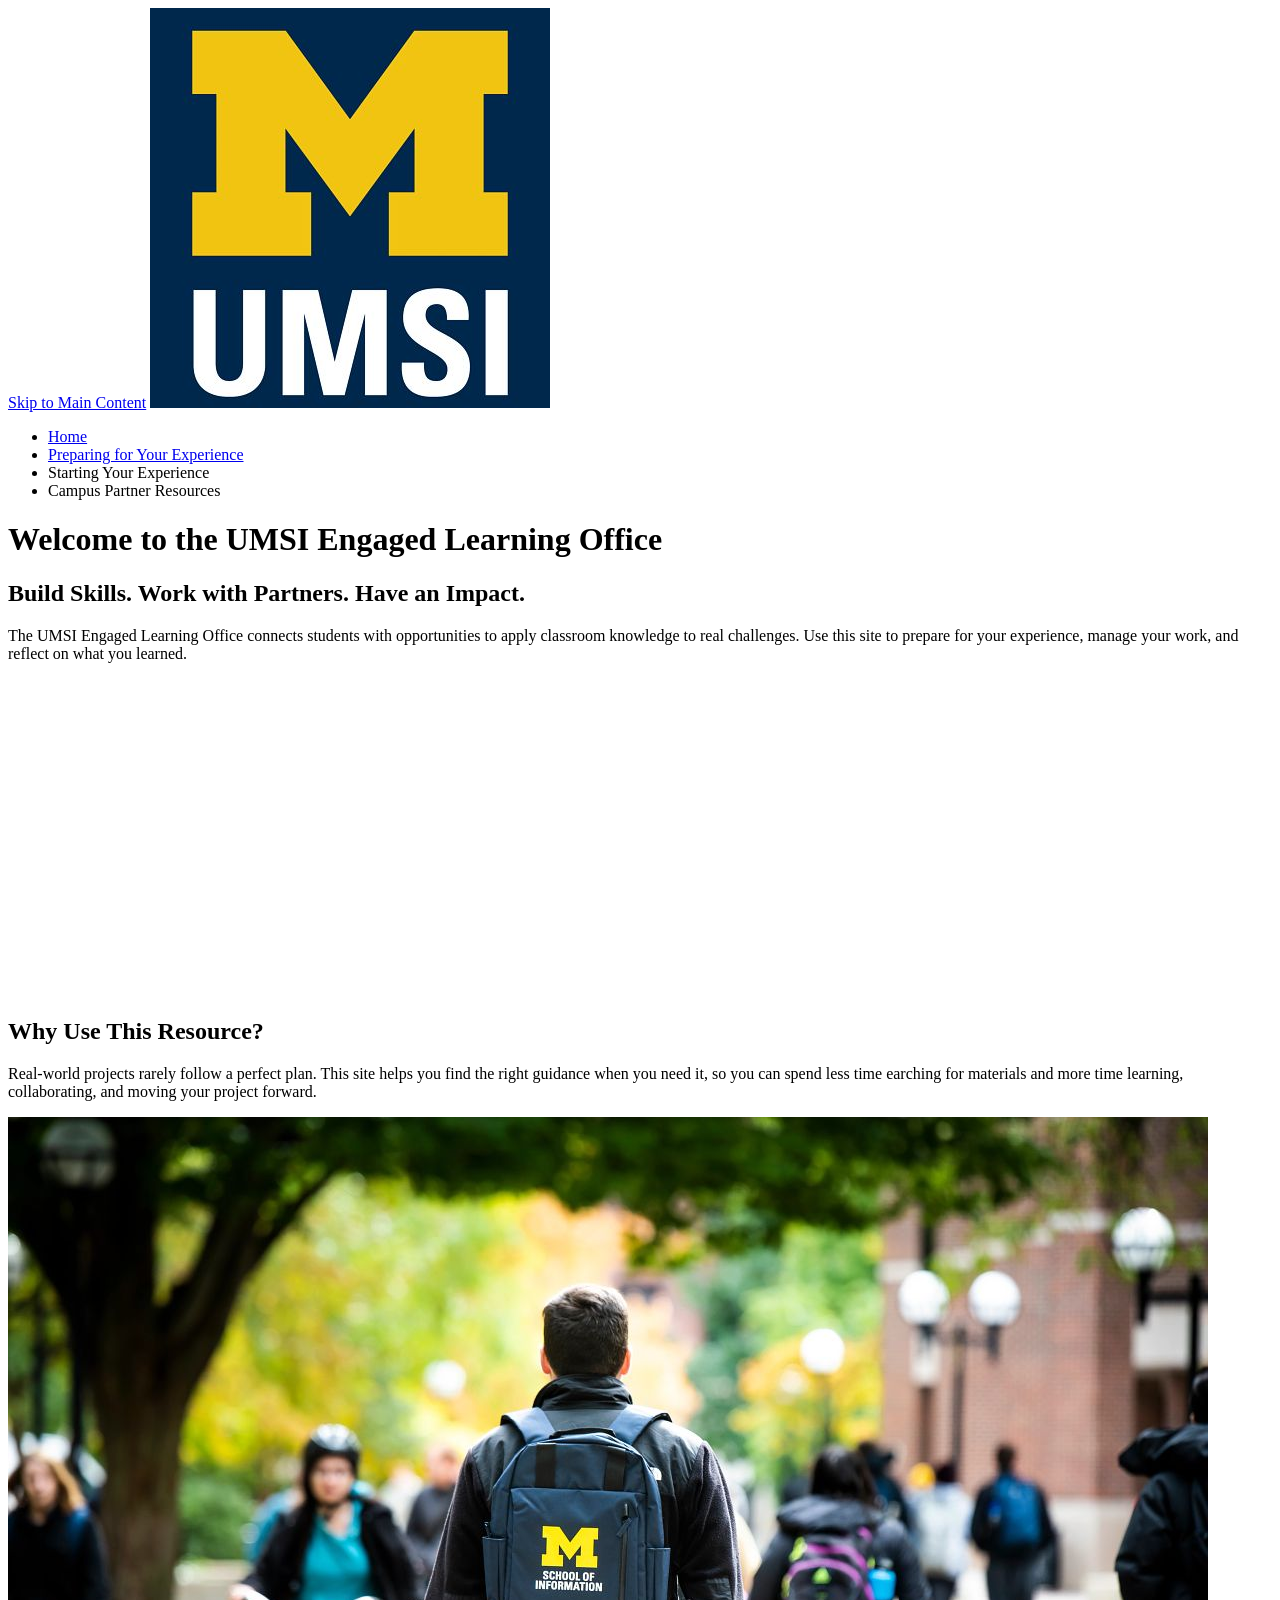
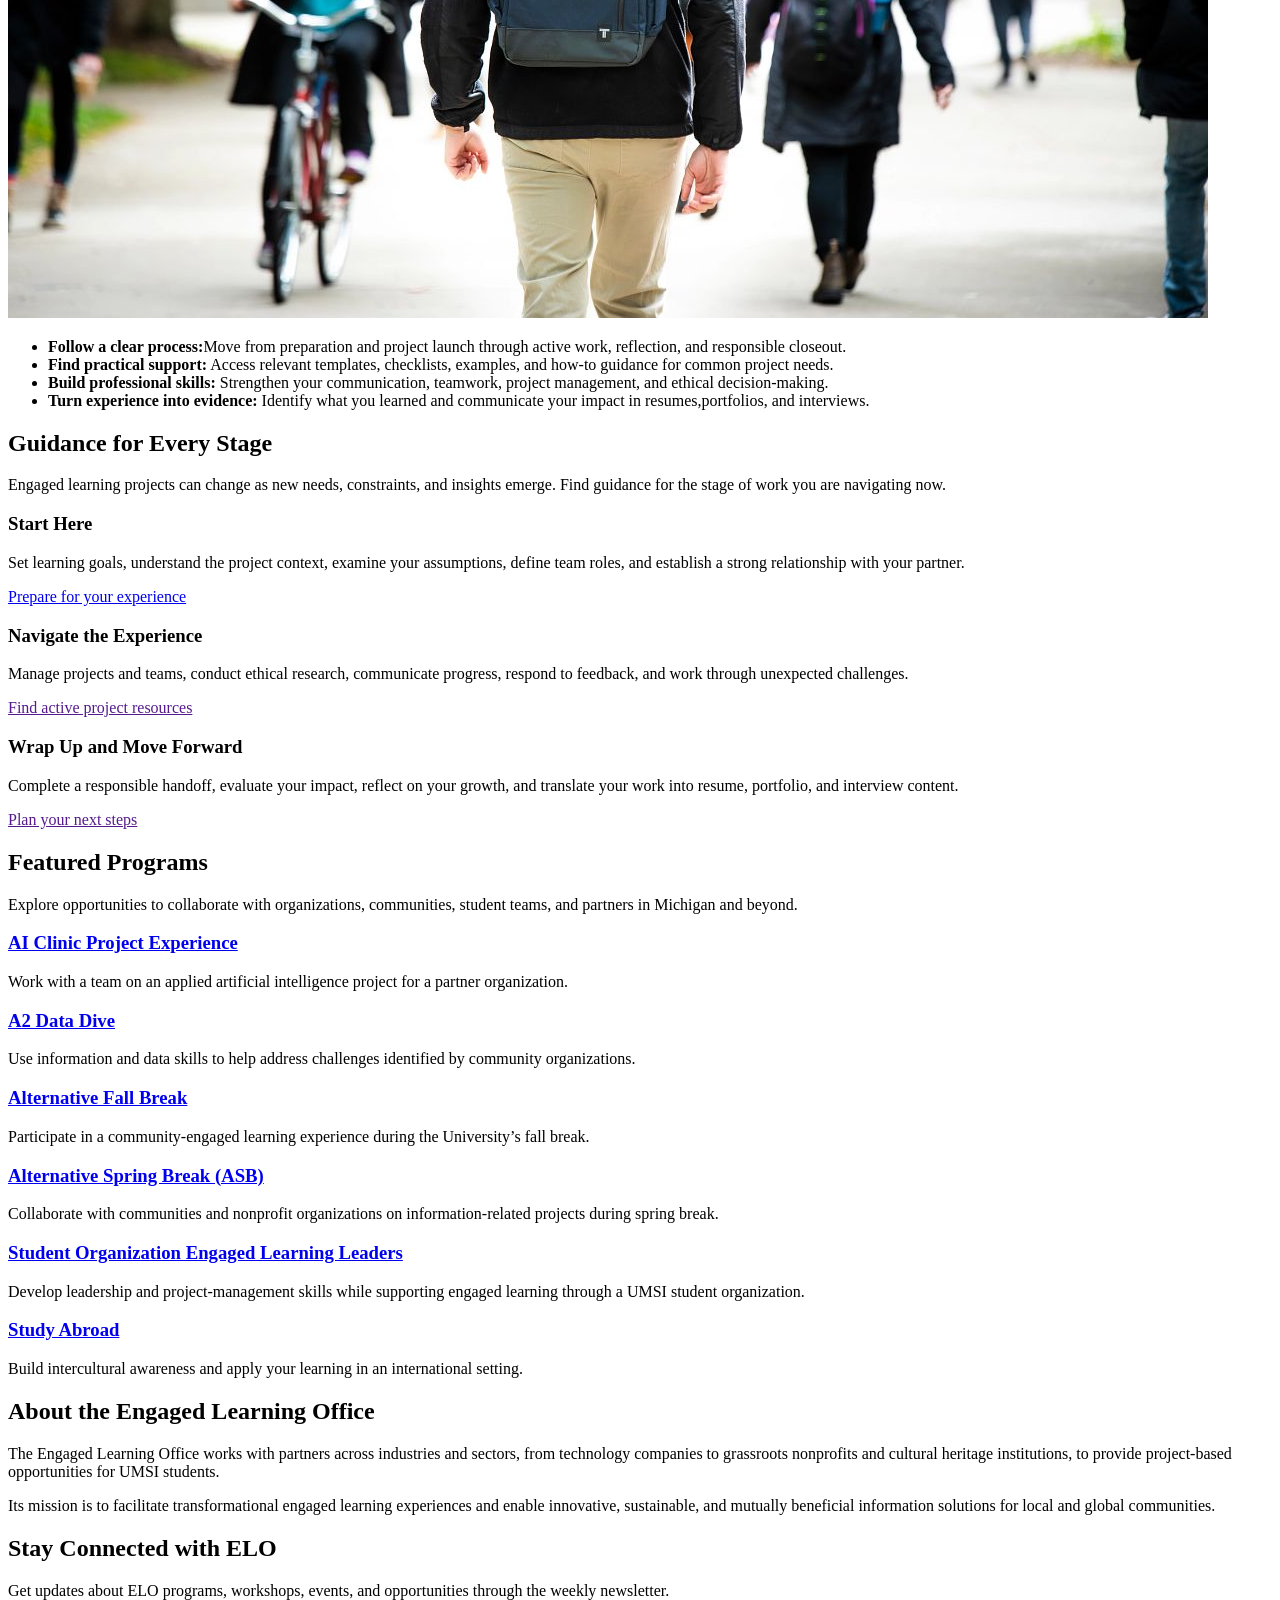
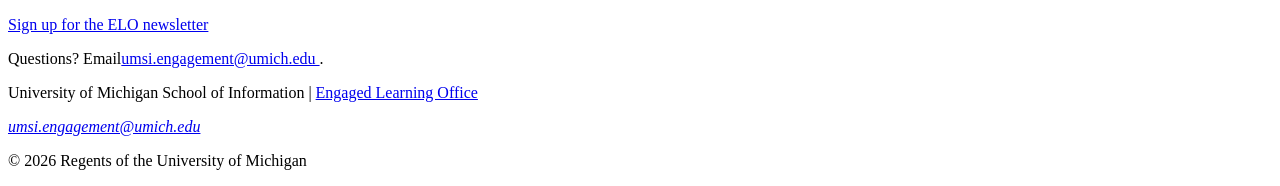
==== client_project_starter_f26-main/index.html @ 45f29776 "Add files via upload" ====
<!DOCTYPE html>
<html lang="en">
<head>
    <meta charset="UTF-8">
    <meta name="viewport" content="width=device-width, initial-scale=1.0">
    <title>Engaged Learning Resources | UMSI</title>

</head>
<body>

    <header>
  <a href = "#main">Skip to Main Content</a>
        <img src="images/UMSI_signature_vertical_informal_solidblue.jpg" alt="UMSI Logo">
        <nav>
            <ul>
                <li><a href = "index.html">Home</a></li>
                <li><a href = "prep.html">Preparing for Your Experience</a></li>
                <li><a>Starting Your Experience</a></li>
                <li><a>Campus Partner Resources</a></li>
            </ul>
        </nav>
    <h1>Welcome to the UMSI Engaged Learning Office</h1>

    </header>
    <main id="main">
    <section>
      <h2>Build Skills. Work with Partners. Have an Impact.</h2>
      <p>
       The UMSI Engaged Learning Office connects students with opportunities to apply classroom knowledge to real challenges. Use this site to prepare for your experience, manage your work, and reflect on what you learned.
      </p>

      <iframe width="560px" height="315px" src="https://www.youtube.com/embed/81ZO9RfIJEQ?si=tBp82YWZMl1u7CVS" title="YouTube video player" frameborder="0" allow="accelerometer; autoplay; clipboard-write; encrypted-media; gyroscope; picture-in-picture; web-share" referrerpolicy="strict-origin-when-cross-origin" allowfullscreen></iframe>
         <!-- Note: this iframe might cause an Axe ARIA error - that's not on you that's on YouTube! -->
    </section>

<section>
    <h2>Why Use This Resource?</h2>

    <p>Real-world projects rarely follow a perfect plan. This site helps you find the right guidance when you need it, so you can spend less time earching for materials and more time learning, collaborating, and moving your project forward.
    </p>
        <img src="images/UMSI_CampusFall_UMSIBackpack_02.jpg" alt="A student wears a UMSI backpack in fall on the drag.">
    <ul>
        <li><strong>Follow a clear process:</strong>Move from preparation and project launch through active work, reflection, and responsible closeout.</li>
        <li><strong>Find practical support:</strong> Access relevant templates, checklists, examples, and how-to guidance for common project needs.</li>
        <li><strong>Build professional skills:</strong> Strengthen your communication, teamwork, project management, and ethical decision-making.</li>
        <li><strong>Turn experience into evidence:</strong> Identify what you learned and communicate your impact in resumes,portfolios, and interviews.</li>
    </ul>
</section>

 <section>
    <h2>Guidance for Every Stage</h2>
    <p>Engaged learning projects can change as new needs, constraints, and insights emerge. Find guidance for the stage of work you are navigating <srong>now.</strong></p>
    <article>
      <h3>Start Here</h3>
      <p>Set learning goals, understand the project context, examine your assumptions, define team roles, and establish a strong relationship with your partner.</p>
      <a href="prep.html">Prepare for your experience</a>
    </article>

    <article>
      <h3>Navigate the Experience</h3>
      <p>Manage projects and teams, conduct ethical research, communicate progress, respond to feedback, and work through unexpected challenges.</p>
      <a href="">Find active project resources</a>
    </article>

    <article>
      <h3>Wrap Up and Move Forward</h3>
      <p>Complete a responsible handoff, evaluate your impact, reflect on your growth, and translate your work into resume, portfolio, and interview content.</p>
      <a href="">Plan your next steps</a>
    </article>
  </section>

   <section>
    <h2>Featured Programs</h2>
    <p>Explore opportunities to collaborate with organizations, communities, student teams, and partners in Michigan and beyond.</p>
    <article>
    <h3><a href="https://mcompass.umich.edu/_portal/tds-program-brochure?programid=12810">AI Clinic Project Experience</a></h3>
    <p>Work with a team on an applied artificial intelligence project for a partner organization.</p>
    </article>

    <article>
    <h3><a href="https://mcompass.umich.edu/_portal/tds-program-brochure?programid=12556">A2 Data Dive</a></h3>
    <p>Use information and data skills to help address challenges identified by community organizations.</p>
    </article>

     <article>
      <h3><a href="https://mcompass.umich.edu/_portal/tds-program-brochure?programid=11297">Alternative Fall Break</a></h3>
      <p>Participate in a community-engaged learning experience during the University’s fall break.</p>
    </article>

    <article>
      <h3><a href="https://mcompass.umich.edu/_portal/tds-program-brochure?programid=10621">Alternative Spring Break (ASB)</a></h3>
       <p>Collaborate with communities and nonprofit organizations on information-related projects during spring break.</p>
    </article>

    <article>
      <h3><a href="https://mcompass.umich.edu/_portal/tds-program-brochure?programid=12294">Student Organization Engaged Learning Leaders</a></h3>
       <p>Develop leadership and project-management skills while supporting engaged learning through a UMSI student organization.</p>
    </article>

    <article>
      <h3><a href="https://www.si.umich.edu/student-life/study-abroad">Study Abroad</a></h3>
      <p>Build intercultural awareness and apply your learning in an international setting. </p>
    </article>
   </section>
  <section>
    <h2>About the Engaged Learning Office</h2>
    <p>The Engaged Learning Office works with partners across industries and sectors, from technology companies to grassroots nonprofits and cultural heritage institutions, to provide project-based opportunities for UMSI students.</p>
    <p>Its mission is to facilitate transformational engaged learning experiences and enable innovative, sustainable, and mutually beneficial information solutions for local and global communities.</p>
  </section>
  <aside>
    <h2>Stay Connected with ELO</h2>
    <p>Get updates about ELO programs, workshops, events, and opportunities through the weekly newsletter.</p>
    <div>
       <a href="https://umsi.info/elo-newsletter"> Sign up for the ELO newsletter</a>
    </div>
    <p>Questions? Email<a href="mailto:umsi.engagement@umich.edu">umsi.engagement@umich.edu </a>.</p>
  </aside>


        <!-- Content taken & modified from UMGPT with the prompt, "Write me a webpage of intro content to help meet the following requirements - this is for the home page": and then pasted in the client objectives & project requirements"
        UMGPT. (2026). UMGPT ( GPT-5.6 Sol September 7th version) [Large language model]. -->
    </main>
    <footer>
        <p>University of Michigan School of Information | <a href="https://www.si.umich.edu/programs/engaged-learning/about-engaged-learning-office">Engaged Learning Office </a></p>
      <address>
        <a href="mailto:umsi.engagement@umich.edu">umsi.engagement@umich.edu</a>
      </address>
      <p>&copy; 2026 Regents of the University of Michigan</p>
    </footer>
</body>
</html>
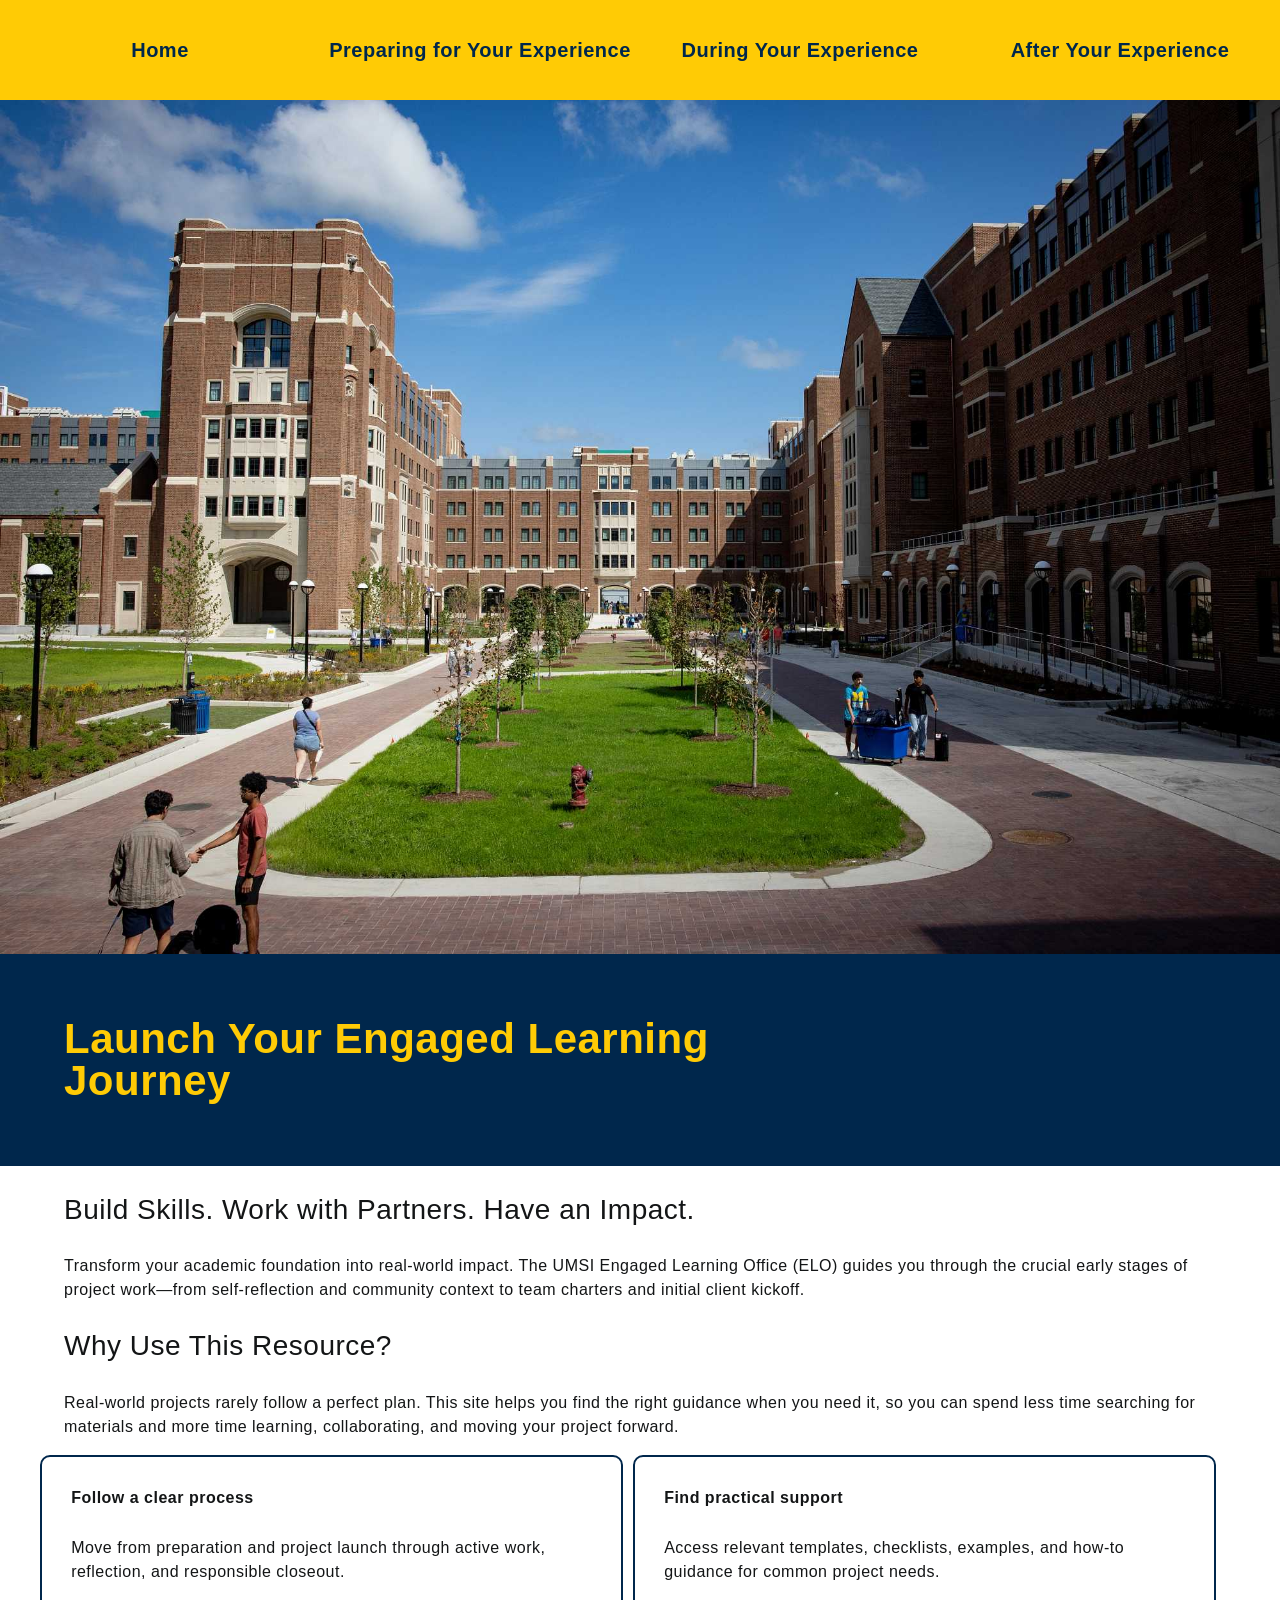
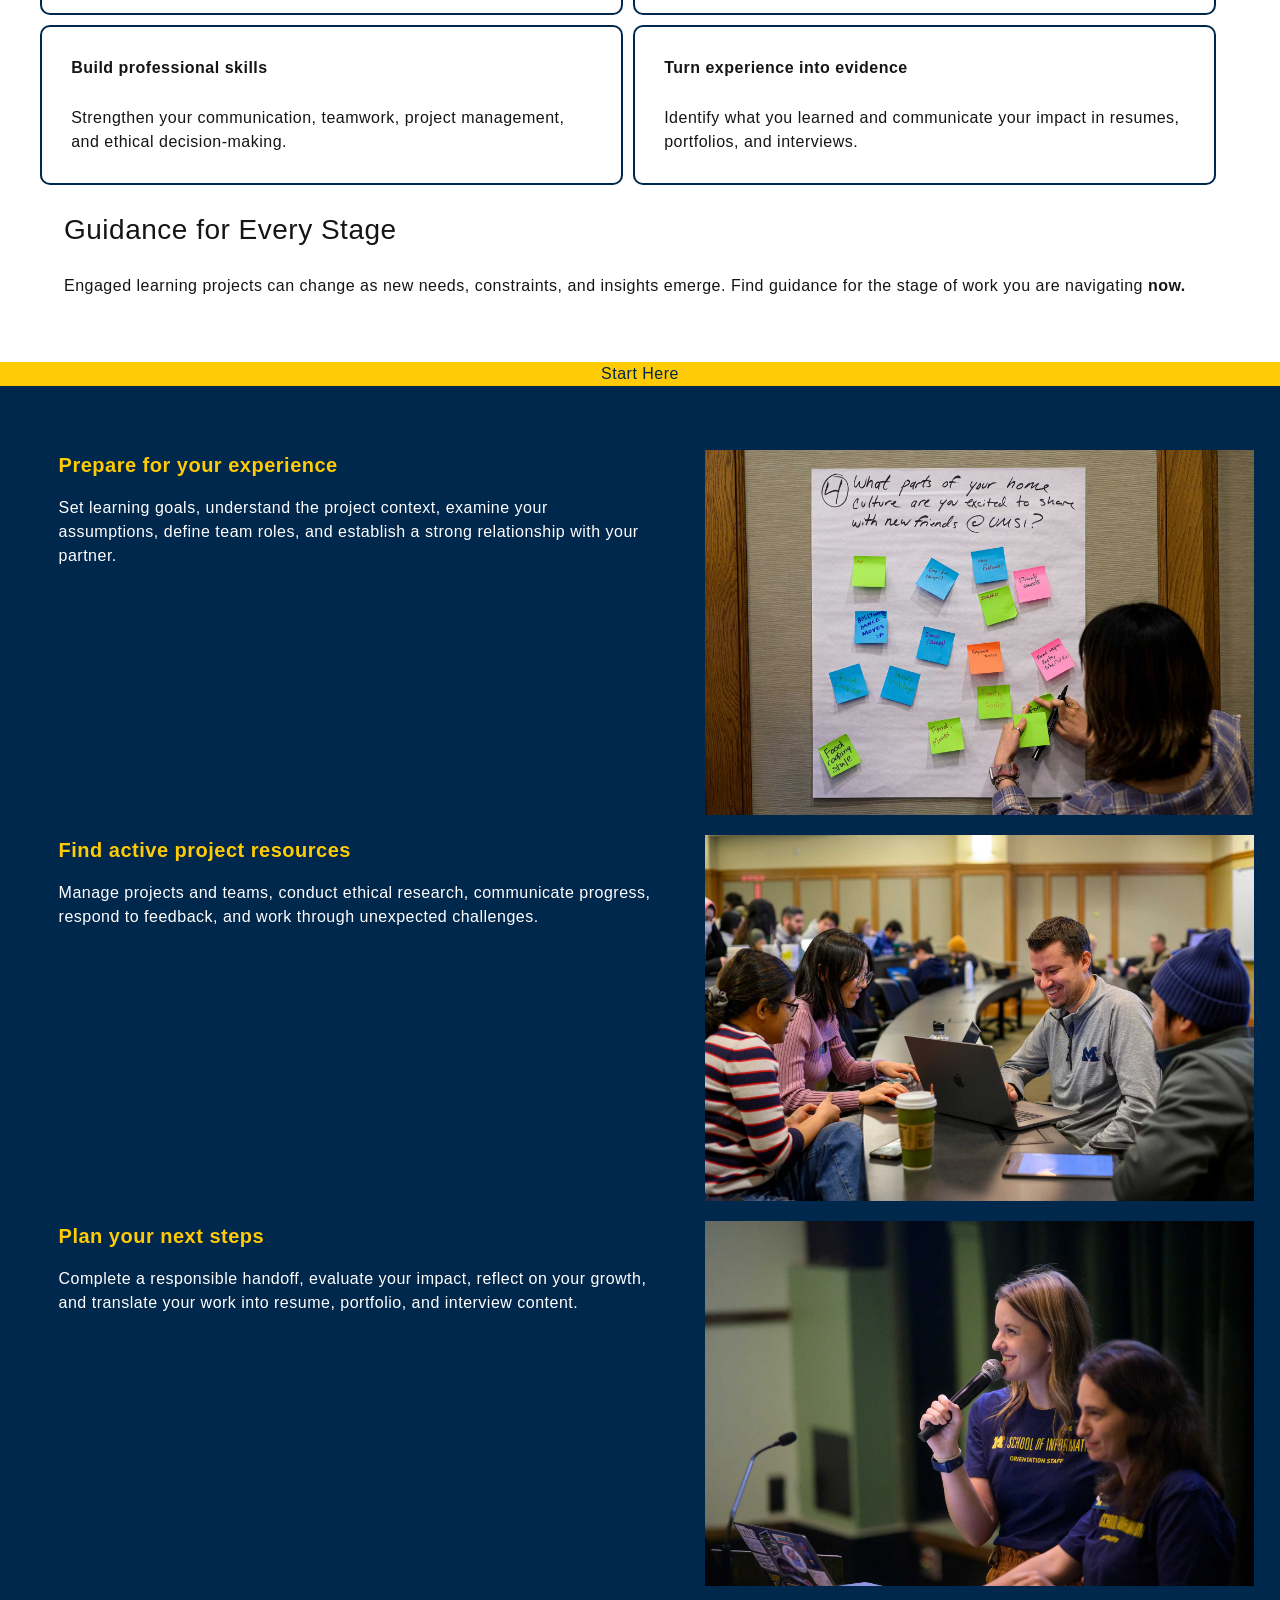
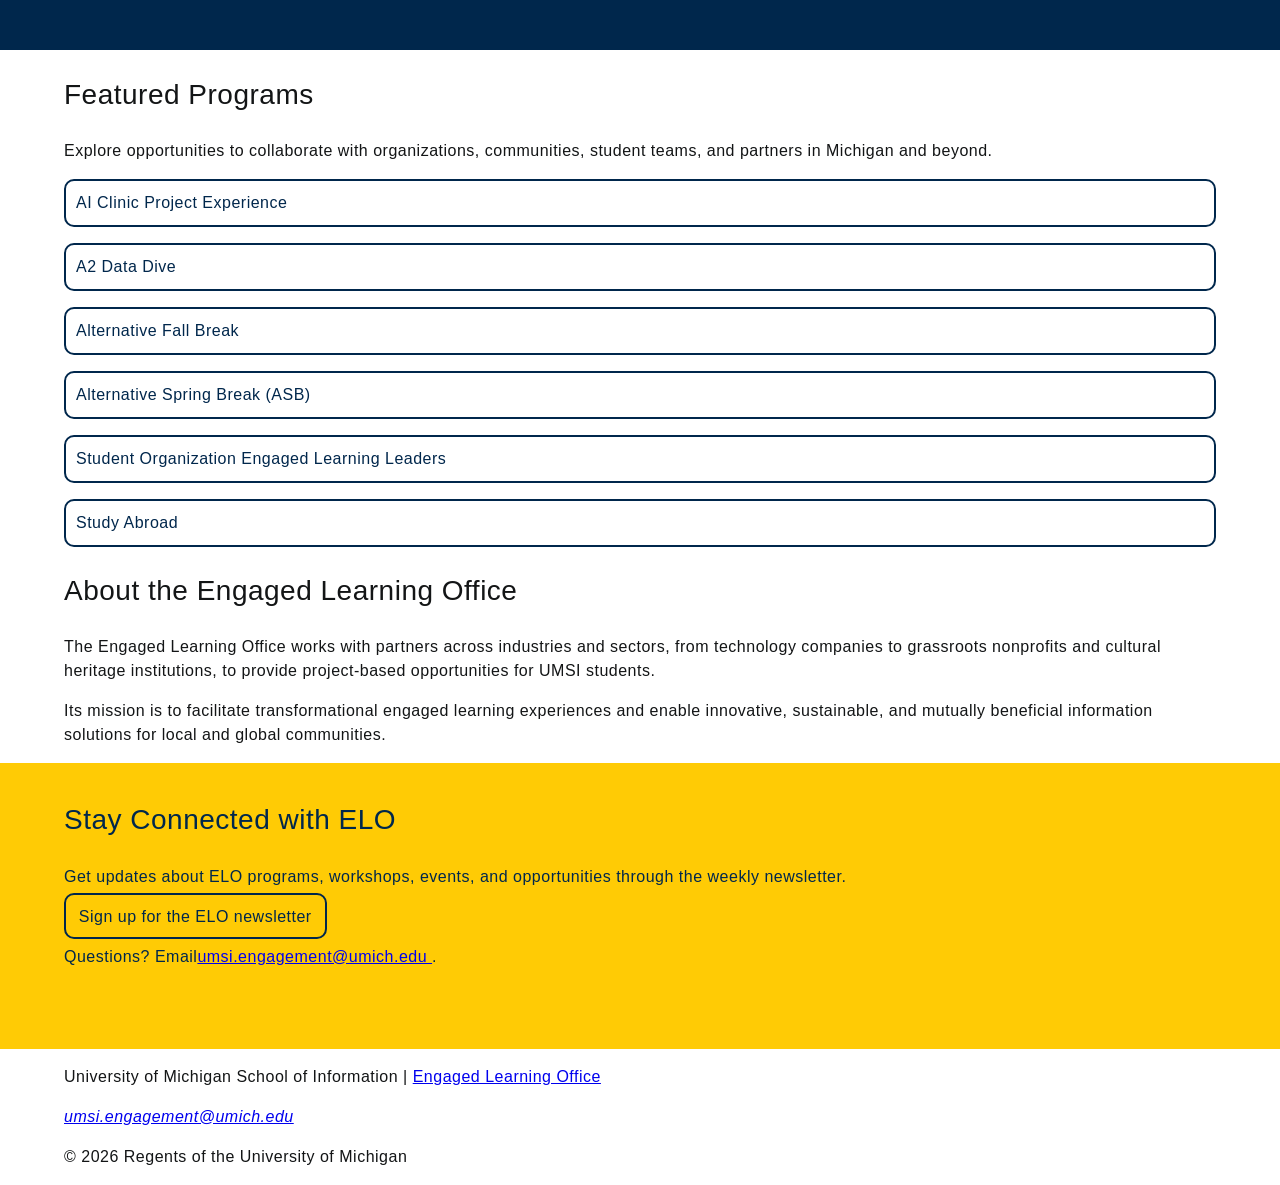
==== commit 0b5d52b5: "Add files via upload" ====
--- a/client_project_starter_f26-main/index.html
+++ b/client_project_starter_f26-main/index.html
@@ -4,103 +4,90 @@
     <meta charset="UTF-8">
     <meta name="viewport" content="width=device-width, initial-scale=1.0">
     <title>Engaged Learning Resources | UMSI</title>
+    <link rel="stylesheet" href="css/html5reset.css">
+    <link rel="stylesheet" href="css/style.css">
 
 </head>
 <body>
 
     <header>
-  <a href = "#main">Skip to Main Content</a>
-        <img src="images/UMSI_signature_vertical_informal_solidblue.jpg" alt="UMSI Logo">
-        <nav>
+  <a href="#main" class="skip">Skip to Main Content</a>
+            <nav>
             <ul>
                 <li><a href = "index.html">Home</a></li>
                 <li><a href = "prep.html">Preparing for Your Experience</a></li>
-                <li><a>Starting Your Experience</a></li>
-                <li><a>Campus Partner Resources</a></li>
+                <li><a href = "during.html">During Your Experience</a></li>
+                <li><a href = "after.html">After Your Experience</a></li>
             </ul>
         </nav>
-    <h1>Welcome to the UMSI Engaged Learning Office</h1>
+        <img src="images/OUD_WolVill-Movein_2026_0183.jpg" alt="wolverine village">
+    <h1>Launch Your Engaged Learning Journey</h1>
 
     </header>
     <main id="main">
     <section>
       <h2>Build Skills. Work with Partners. Have an Impact.</h2>
       <p>
-       The UMSI Engaged Learning Office connects students with opportunities to apply classroom knowledge to real challenges. Use this site to prepare for your experience, manage your work, and reflect on what you learned.
+        Transform your academic foundation into real-world impact. The UMSI Engaged Learning Office (ELO) guides you through the
+        crucial early stages of project work—from self-reflection and community context to team charters and initial client
+        kickoff.
       </p>
-
-      <iframe width="560px" height="315px" src="https://www.youtube.com/embed/81ZO9RfIJEQ?si=tBp82YWZMl1u7CVS" title="YouTube video player" frameborder="0" allow="accelerometer; autoplay; clipboard-write; encrypted-media; gyroscope; picture-in-picture; web-share" referrerpolicy="strict-origin-when-cross-origin" allowfullscreen></iframe>
-         <!-- Note: this iframe might cause an Axe ARIA error - that's not on you that's on YouTube! -->
     </section>
 
 <section>
     <h2>Why Use This Resource?</h2>
 
-    <p>Real-world projects rarely follow a perfect plan. This site helps you find the right guidance when you need it, so you can spend less time earching for materials and more time learning, collaborating, and moving your project forward.
+    <p>Real-world projects rarely follow a perfect plan. This site helps you find the right guidance when you need it, so you can spend less time searching for materials and more time learning, collaborating, and moving your project forward.
     </p>
-        <img src="images/UMSI_CampusFall_UMSIBackpack_02.jpg" alt="A student wears a UMSI backpack in fall on the drag.">
-    <ul>
-        <li><strong>Follow a clear process:</strong>Move from preparation and project launch through active work, reflection, and responsible closeout.</li>
-        <li><strong>Find practical support:</strong> Access relevant templates, checklists, examples, and how-to guidance for common project needs.</li>
-        <li><strong>Build professional skills:</strong> Strengthen your communication, teamwork, project management, and ethical decision-making.</li>
-        <li><strong>Turn experience into evidence:</strong> Identify what you learned and communicate your impact in resumes,portfolios, and interviews.</li>
+    <ul class="list">
+        <li class="benefits"><strong>Follow a clear process</strong> Move from preparation and project launch through active work, reflection, and responsible closeout.</li>
+        <li class="benefits"><strong>Find practical support</strong> Access relevant templates, checklists, examples, and how-to guidance for common project needs.</li>
+        <li class="benefits"><strong>Build professional skills</strong> Strengthen your communication, teamwork, project management, and ethical decision-making.</li>
+        <li class="benefits"><strong>Turn experience into evidence</strong> Identify what you learned and communicate your impact in resumes, portfolios, and interviews.</li>
     </ul>
 </section>
 
  <section>
     <h2>Guidance for Every Stage</h2>
-    <p>Engaged learning projects can change as new needs, constraints, and insights emerge. Find guidance for the stage of work you are navigating <srong>now.</strong></p>
-    <article>
-      <h3>Start Here</h3>
+    <p>Engaged learning projects can change as new needs, constraints, and insights emerge. Find guidance for the stage of work you are navigating <strong>now.</strong></p>
+    <h3 id="start">Start Here</h3>
+    <div class="guide">
+      <article>
+      <a href="prep.html">Prepare for your experience</a>
       <p>Set learning goals, understand the project context, examine your assumptions, define team roles, and establish a strong relationship with your partner.</p>
-      <a href="prep.html">Prepare for your experience</a>
-    </article>
+      </article>
+      <img src="images/UMSI_Orientation_082024_016.jpg" alt="prepare" id="prepare">
 
-    <article>
-      <h3>Navigate the Experience</h3>
-      <p>Manage projects and teams, conduct ethical research, communicate progress, respond to feedback, and work through unexpected challenges.</p>
-      <a href="">Find active project resources</a>
-    </article>
+      <article>
+        <a href="during.html">Find active project resources</a>
+        <p>Manage projects and teams, conduct ethical research, communicate progress, respond to feedback, and work through unexpected challenges.</p>
+      </article>
+      <img src="images/UMSI_MHIClassroom_02202023_08.jpg" alt="during" id="during">
 
-    <article>
-      <h3>Wrap Up and Move Forward</h3>
-      <p>Complete a responsible handoff, evaluate your impact, reflect on your growth, and translate your work into resume, portfolio, and interview content.</p>
-      <a href="">Plan your next steps</a>
-    </article>
+      <article>
+        <a href="after.html">Plan your next steps</a>
+        <p>Complete a responsible handoff, evaluate your impact, reflect on your growth, and translate your work into resume, portfolio, and interview content.</p>
+      </article>
+      <img src="images/UMSI_Orientation_082024_009.jpg" alt="after" id="after">
+    </div>
   </section>
 
    <section>
     <h2>Featured Programs</h2>
     <p>Explore opportunities to collaborate with organizations, communities, student teams, and partners in Michigan and beyond.</p>
-    <article>
-    <h3><a href="https://mcompass.umich.edu/_portal/tds-program-brochure?programid=12810">AI Clinic Project Experience</a></h3>
-    <p>Work with a team on an applied artificial intelligence project for a partner organization.</p>
-    </article>
+    <article><h3><a href="https://mcompass.umich.edu/_portal/tds-program-brochure?programid=12810">AI Clinic Project Experience<p class="description">Work with a team on an applied artificial intelligence project for a partner organization.</p></a></h3></article>
 
-    <article>
-    <h3><a href="https://mcompass.umich.edu/_portal/tds-program-brochure?programid=12556">A2 Data Dive</a></h3>
-    <p>Use information and data skills to help address challenges identified by community organizations.</p>
-    </article>
+    <article><h3><a href="https://mcompass.umich.edu/_portal/tds-program-brochure?programid=12556">A2 Data Dive<p class="description">Use information and data skills to help address challenges identified by community organizations.</p></a></h3></article>
 
-     <article>
-      <h3><a href="https://mcompass.umich.edu/_portal/tds-program-brochure?programid=11297">Alternative Fall Break</a></h3>
-      <p>Participate in a community-engaged learning experience during the University’s fall break.</p>
-    </article>
+     <article><h3><a href="https://mcompass.umich.edu/_portal/tds-program-brochure?programid=11297">Alternative Fall Break<p class="description">Participate in a community-engaged learning experience during the University’s fall break.</p></a></h3></article>
 
-    <article>
-      <h3><a href="https://mcompass.umich.edu/_portal/tds-program-brochure?programid=10621">Alternative Spring Break (ASB)</a></h3>
-       <p>Collaborate with communities and nonprofit organizations on information-related projects during spring break.</p>
-    </article>
+    <article><h3><a href="https://mcompass.umich.edu/_portal/tds-program-brochure?programid=10621">Alternative Spring Break (ASB)<p class="description">Collaborate with communities and nonprofit organizations on information-related projects during
+                spring break.</p></a></h3></article>
 
-    <article>
-      <h3><a href="https://mcompass.umich.edu/_portal/tds-program-brochure?programid=12294">Student Organization Engaged Learning Leaders</a></h3>
-       <p>Develop leadership and project-management skills while supporting engaged learning through a UMSI student organization.</p>
-    </article>
+    <article><h3><a href="https://mcompass.umich.edu/_portal/tds-program-brochure?programid=12294">Student Organization Engaged Learning Leaders<p class="description">Develop leadership and project-management skills while supporting engaged learning through a UMSI
+                student organization.</p></a></h3></article>
 
-    <article>
-      <h3><a href="https://www.si.umich.edu/student-life/study-abroad">Study Abroad</a></h3>
-      <p>Build intercultural awareness and apply your learning in an international setting. </p>
-    </article>
+    <article><h3><a href="https://www.si.umich.edu/student-life/study-abroad">Study Abroad<p class="description">Build intercultural awareness and apply your learning in an international setting.</p></a></h3></article>
    </section>
   <section>
     <h2>About the Engaged Learning Office</h2>
@@ -111,7 +98,7 @@
     <h2>Stay Connected with ELO</h2>
     <p>Get updates about ELO programs, workshops, events, and opportunities through the weekly newsletter.</p>
     <div>
-       <a href="https://umsi.info/elo-newsletter"> Sign up for the ELO newsletter</a>
+       <a href="https://umsi.info/elo-newsletter">Sign up for the ELO newsletter</a>
     </div>
     <p>Questions? Email<a href="mailto:umsi.engagement@umich.edu">umsi.engagement@umich.edu </a>.</p>
   </aside>
--- a/client_project_starter_f26-main/css/style.css
+++ b/client_project_starter_f26-main/css/style.css
@@ -0,0 +1,538 @@
+body {
+    font-family: "Gill Sans", "Gill Sans MT", Calibri, "Trebuchet MS", sans-serif;
+    font-size: 16px;
+    letter-spacing: 0.5px;
+    line-height: 1.5;
+    font-style: normal;
+    font-weight: 100;
+    color: #131516;
+    margin: 0;
+}
+
+.skip {
+    background-color: #FFFFFF;
+    color: #00274C;
+    padding: 8px;
+    position: absolute;
+    top: -1000px;
+    border: 2px solid #00274C;
+    text-decoration: none;
+    border-radius: 10px;
+}
+
+.skip:focus {
+    top: 0;
+    left: 0;
+    z-index: 100;
+}
+
+nav ul {
+    list-style-type: none;
+    margin: 0;
+    padding: 0;
+    display: grid;
+    grid-template-columns: repeat(4, 1fr);
+    grid-gap: 0px;
+    place-items: stretch;
+    text-align: center;
+    overflow: auto;
+    background-color: #FFCB05;
+    color: #00274C;
+    grid-template-rows: 100px 1fr;
+}
+
+nav li:hover {
+    background-color: #00274C;
+    color: #FFCB05;
+}
+
+nav a {
+    height: 100%;
+    display: flex;
+    align-items: center;
+    justify-content: center;
+    color: inherit;
+    text-decoration: none;
+    font-weight: 700;
+    font-size: 20px;
+    line-height: 1;
+}
+
+header>img {
+    max-width: 100%;
+    height: auto;
+    display: block;
+}
+
+h1 {
+    font-size: 42px;
+    font-weight: 700;
+    line-height: 1;
+    padding-top: 5%;
+    padding-bottom: 5%;
+    padding-right: 40%;
+    padding-left: 5%;
+    margin: 0;
+    text-align: left;
+    background-color: #00274C;
+    color: #FFCB05
+}
+
+h2 {
+    font-size: 28px;
+    margin-left: 5%;
+    margin-right: 5%;
+}
+
+p {
+    margin-left: 5%;
+    margin-right: 5%;
+}
+
+.list li strong {
+    display: block;
+    padding-bottom: 5%;
+}
+
+.list li {
+    display: block;
+    padding: 5%;
+}
+
+.list {
+    list-style-type: none;
+    display: grid;
+    grid-template-columns: repeat(2, 1fr);
+    grid-template-rows: repeat(2, 1fr);
+    grid-gap: 10px;
+    margin-right: 5%;
+}
+
+.benefits {
+    background-color: #FFFFFF;
+    border: 2px solid #00274C;
+    border-radius: 10px;
+}
+
+.benefits:hover {
+    background-color: #FFCB05;
+    color: #00274C;
+}
+
+#start {
+    background-color: #FFCB05;
+    text-align: center;
+    color: #00274C;
+    margin-bottom: 0;
+    margin-top: 5%;
+}
+
+article a {
+    text-decoration: none;
+}
+
+.guide a {
+    margin-left: 5%;
+    margin-right: 5%;
+    text-decoration: none;
+    color: #FFCB05;
+    font-weight: 700;
+    font-size: 20px;
+}
+
+.guide {
+    display: grid;
+    grid-gap: 20px;
+    padding: 2%;
+    grid-template-rows: repeat(3, auto);
+    grid-template-columns: repeat(2, auto);
+    background-color: #00274C;
+    color: #FFFFFF;
+    padding-top: 5%;
+    padding-bottom: 5%;
+}
+
+.guide img {
+    display: block;
+    width: 100%;
+    height: auto;
+}
+
+h3 a {
+    text-decoration: none;
+    margin-left: 5%;
+    color: #00274C;
+    display: block;
+    margin-right: 5%;
+    border:#00274C 2px solid;
+    padding: 10px;
+    border-radius: 10px;
+}
+
+h3 a p {
+    margin:0;
+}
+
+.description {
+    position: absolute;
+    top: -1000px;
+}
+
+h3 a:hover {
+    background-color: #FFCB05;
+    font-size: 16px;
+    font-weight: 700;
+}
+
+article:hover .description {
+    position:static;
+}
+
+aside {
+    background-color:#FFCB05;
+    color: #00274C;
+    padding-top: 1%;
+    padding-bottom: 5%;
+}
+
+aside div a {
+    text-decoration: none;
+    margin: 5%;
+    color: #00274C;
+    border:#00274C 2px solid;
+    padding: 1%;
+    border-radius: 10px;
+}
+
+aside div a:hover {
+    background-color: #FFFFFF;
+}
+
+address a {
+    margin: 5%;
+}
+
+section article h3 {
+    margin-left: 0;
+}
+
+/* prep */
+
+.prep_goal {
+    display: grid;
+    grid-template-columns: 1fr 1fr;
+    grid-template-rows: repeat(4, auto);
+    border-top: #00274C 1px solid;
+    padding-top:5%;
+    padding-bottom: 5%;
+    margin-right: 5%;
+}
+
+.question {
+    list-style-type: square;
+    display:grid;
+    grid-template-rows: repeat(7, auto);
+    grid-template-columns: repeat(2, auto);
+    gap: 5px;
+}
+
+#mhi, #AR, #UX, #student-design, #lwb, #sign {
+    max-width: 100%;
+    height: auto;
+    display: block;
+}
+
+.consider {
+    background-color: #FFCB05;
+    color: #00274C;
+    padding-top: 5%;
+    padding-bottom: 5%;
+}
+
+.prep_h3 {
+    margin-left: 5%;
+}
+
+.resource-list {
+    display: grid;
+    list-style-type: none;
+    grid-template-columns: 1fr 1fr;
+    gap: 20px;
+    border-top: #00274C 1px solid;
+    border-bottom: #00274C 1px solid;
+    padding: 24px 0;
+    margin-left: 5%;
+    margin-right: 5%;
+    margin-bottom: 0;
+}
+
+.resource-list li {
+    padding: 20px;
+    border: 2px solid #00274C;
+    border-radius: 10px;
+}
+
+.resource-list a {
+    color: #00274C;
+    font-weight: 700;
+    text-decoration: underline;
+}
+
+.resource-list li:hover {
+    background-color: #FFCB05;
+}
+
+.phase_2 {
+    background-color: #00274C;
+    color: #FFCB05;
+    padding-top: 5%;
+    padding-bottom: 5%;
+    margin-top: 5%;
+}
+
+.approach {
+    background-color: #00274C;
+    color: #FFCB05;
+    padding-top: 5%;
+    padding-bottom: 5%;
+}
+
+.phase_1 {
+    background-color: #FFCB05;
+    color: #00274C;
+    padding-top: 5%;
+    padding-bottom: 5%;
+}
+
+.build_trust {
+    background-color: #FFCB05;
+    color: #00274C;
+    padding-top: 5%;
+    padding-bottom: 5%;
+}
+
+/* During page */
+.during-page .during-intro {
+    padding-top: 2%;
+    padding-bottom: 3%;
+}
+.during-page .during-phase {
+    background-color: #FFCB05;
+    color: #00274C;
+    padding-top: 5%;
+    padding-bottom: 5%;
+}
+.during-page .during-goals, .during-page .during-process, .during-page .during-resources {
+    padding-top: 3%;
+    padding-bottom: 3%;
+}
+.during-page article h3 {
+    margin-left: 5%;
+    margin-right: 5%;
+    font-size: 22px;
+    font-weight: 700;
+}
+.during-page .during-goals ul {
+    list-style-type: none;
+    margin-left: 5%;
+    margin-right: 5%;
+    padding: 0;
+}
+.during-page .during-goals li {
+    display: grid;
+    grid-template-columns: 1fr 1fr;
+    gap: 20px;
+    border-top: 1px solid #00274C;
+    padding-top: 24px;
+    padding-bottom: 24px;
+}
+.during-page .during-goals strong {
+    color: #00274C;
+    font-weight: 700;
+}
+.during-page .during-process ol {
+    margin-left: 5%;
+    margin-right: 5%;
+    padding-left: 24px;
+}
+.during-page .during-process li {
+    padding: 16px 12px;
+    border-bottom: 1px solid #00274C;
+}
+
+.during-page .during-challenges {
+    background-color: #00274C;
+    color: #FFCB05;
+    padding-top: 5%;
+    padding-bottom: 5%;
+}
+.during-page .during-questions {
+    background-color: #FFCB05;
+    color: #00274C;
+    padding-top: 5%;
+    padding-bottom: 5%;
+}
+.during-page .during-questions ul {
+    display: grid;
+    grid-template-columns: 1fr 1fr;
+    gap: 20px;
+    list-style-type: square;
+    margin-left: 5%;
+    margin-right: 5%;
+    padding-left: 20px;
+}
+.during-page .during-resources ul {
+    display: grid;
+    grid-template-columns: 1fr 1fr;
+    gap: 20px;
+    list-style-type: none;
+    margin-left: 5%;
+    margin-right: 5%;
+    padding: 24px 0;
+    border-top: 1px solid #00274C;
+    border-bottom: 1px solid #00274C;
+}
+.during-page .during-resources li {
+    padding: 20px;
+    border: 2px solid #00274C;
+    border-radius: 10px;
+}
+.during-page .during-resources a {
+    color: #00274C;
+    font-weight: 700;
+    text-decoration: underline;
+}
+.during-page .during-resources li:hover {
+    background-color: #FFCB05;
+}
+.during-page .during-image {
+    display: block;
+    width: 100%;
+    height: auto;
+}
+.during-page .during-next {
+    padding-top: 3%;
+    padding-bottom: 3%;
+}
+.during-page .during-next div {
+    margin: 24px 5%;
+}
+.during-page .during-next div a {
+    display: block;
+    margin: 0;
+    padding: 16px;
+    font-weight: 700;
+}
+
+
+/* After */
+.after .close_project,
+.after .career {
+    padding-top: 5%;
+    padding-bottom: 5%;
+}
+.after article h3 {
+    margin-left: 5%;
+    margin-right: 5%;
+    font-size: 22px;
+    font-weight: 700;
+}
+.after .close_goal, .after .handoff, .after .close_resource, .after .portfolio, .after .career_resource {
+    padding-top: 2%;
+    padding-bottom: 2%;
+}
+.after .close_goal ul {
+    list-style-type: none;
+    margin-left: 5%;
+    margin-right: 5%;
+    padding: 0;
+}
+.after .close_goal li {
+    display: grid;
+    grid-template-columns: 1fr 1fr;
+    gap: 20px;
+    padding-top: 24px;
+    padding-bottom: 24px;
+    border-top: 1px solid #00274C;
+}
+.after .close_goal strong {
+    font-weight: 700;
+}
+.after .handoff ol, .after .portfolio ol {
+    margin-left: 5%;
+    margin-right: 5%;
+    padding-left: 24px;
+}
+.after .handoff li, .after .portfolio li {
+    padding: 16px 12px;
+    border-bottom: 1px solid #00274C;
+}
+
+.after .reflect {
+    background-color: #FFCB05;
+    color: #00274C;
+    padding-top: 5%;
+    padding-bottom: 5%;
+}
+.after .after_question {
+    padding-top: 2%;
+    padding-bottom: 2%;
+}
+.after .after_question ul {
+    display: grid;
+    grid-template-columns: 1fr 1fr;
+    gap: 20px;
+    list-style-type: square;
+    margin-left: 5%;
+    margin-right: 5%;
+    padding-left: 20px;
+}
+.after .impact {
+    padding-top: 2%;
+}
+.after .skills {
+    background-color: #00274C;
+    color: #FFCB05;
+    padding-top: 5%;
+    padding-bottom: 5%;
+}
+.after .connections {
+    background-color: #FFCB05;
+    color: #00274C;
+    padding-top: 5%;
+    padding-bottom: 5%;
+}
+.after .close_resource ul, .after .career_resource ul {
+    display: grid;
+    grid-template-columns: 1fr 1fr;
+    gap: 20px;
+    list-style-type: none;
+    margin-left: 5%;
+    margin-right: 5%;
+    padding: 24px 0;
+}
+.after .close_resource li, .after .career_resource li {
+    padding: 20px;
+    border: 2px solid #00274C;
+    border-radius: 10px;
+}
+.after .close_resource a, .after .career_resource a {
+    color: #00274C;
+    font-weight: 700;
+    text-decoration: underline;
+}
+.after .close_resource li:hover, .after .career_resource li:hover {
+    background-color: #FFCB05;
+}
+.after .after_img {
+    display: block;
+    width: 100%;
+    height: auto;
+}
+.after aside {
+    padding-top: 3%;
+    padding-bottom: 3%;
+}
+.after aside a {
+    color: #00274C;
+}
